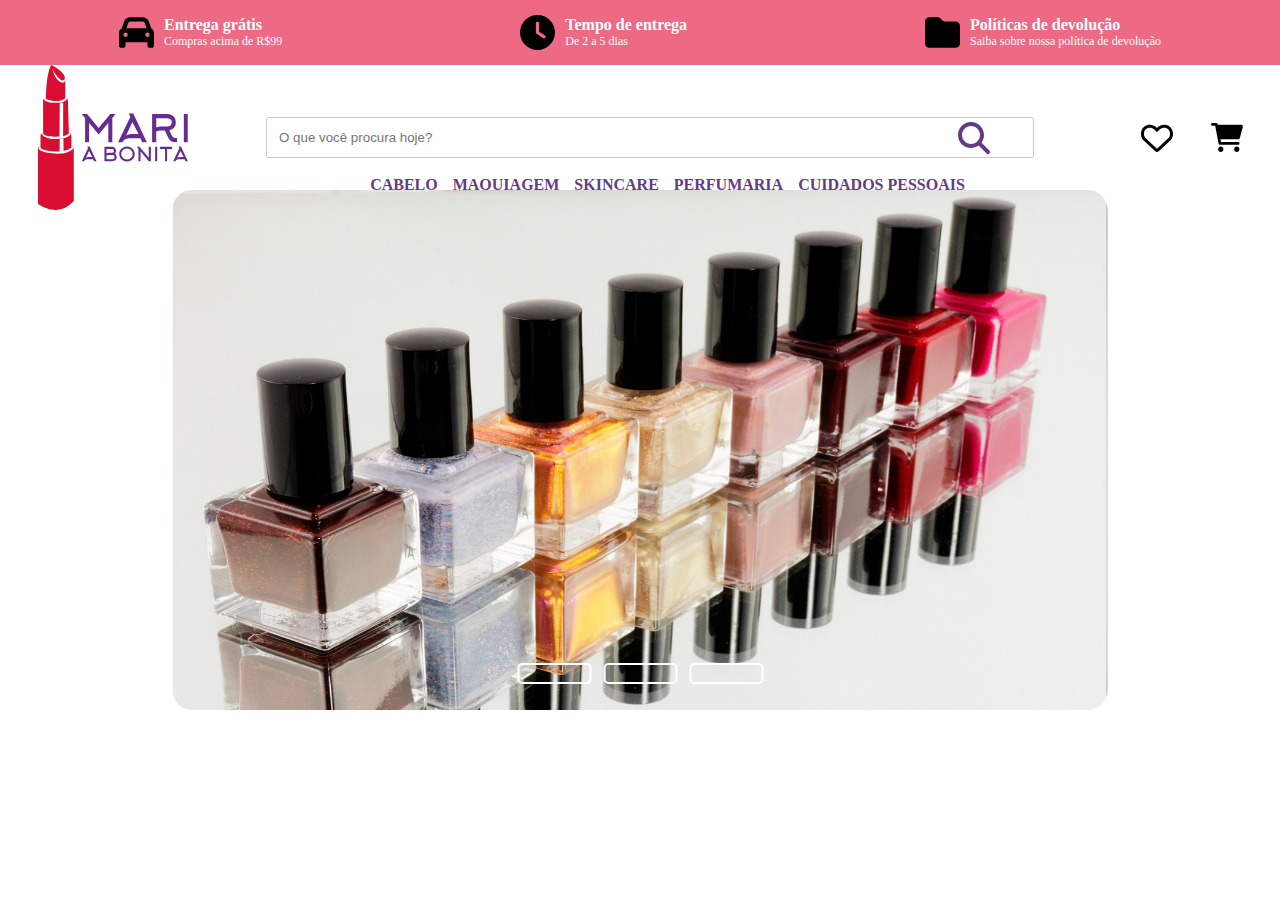
==== projeto-ecommerce/index.html @ f4bc7117 "construçao projeto e-commerce" ====
<!DOCTYPE html>
<html lang="pt-br">

<head>
    <meta charset="UTF-8">
    <meta http-equiv="X-UA-Compatible" content="IE=edge">
    <meta name="viewport" content="width=device-width, initial-scale=1.0">
    <link rel="stylesheet" href="/projeto-ecommerce/css/style.css">
    <title>Maria Bonita Cosméticos</title>
</head>
<nav>
    <div class="nav-infos">
        <div class=" infos">
            <img src="/projeto-ecommerce/imagens/car-solid.svg" alt="logo do carro " class="icone">
            <div class=" nav-paragrafos">
                <p><strong>Entrega grátis</strong></p>
                <p>Compras acima de R$99</p>
            </div>

        </div>

        <div class=" infos">
            <img src="/projeto-ecommerce/imagens/clock-solid.svg" alt="logo de relógio" class="icone">
            <div class="nav-paragrafos">
                <p><strong>Tempo de entrega</strong></p>
                <p>De 2 a 5 dias</p>
            </div>

        </div>

        <div class="infos">
            <img src="/projeto-ecommerce/imagens/folder-solid.svg" alt="logo de uma pasta" class="icone">
            <div class="nav-paragrafos">
                <p><strong>Políticas de devolução</strong></p>
                <p>Saiba sobre nossa política de devolução</p>
            </div>

        </div>

    </div>

    <div class="nav-principal">
        <div class="caixa-pesquisa">
            <img src="/projeto-ecommerce/imagens/logo_mari_a_bonita.svg" alt="Logo mari a bonita" class="logo">
            <input type="search" placeholder="O que você procura hoje?" class="input-pesquisa">
            <img src="/projeto-ecommerce/imagens/magnifying-glass-solid.svg" alt="lupa de pesquisa" id="icone-lupa">
            <img src="/projeto-ecommerce/imagens/heart-regular.svg" alt="Favoritos" style="width: 32px;">
            <img src="/projeto-ecommerce/imagens/cart-shopping-solid.svg" alt="Carrinho de compras" style="width: 32px;">

        </div>

        <div class="lista-produtos">
            <ul>
                <li><a href="#">Cabelo</a></li>
                <li><a href="#">Maquiagem</a></li>
                <li><a href="#">Skincare</a></li>
                <li><a href="#">Perfumaria</a></li>
                <li><a href="#">Cuidados Pessoais</a></li>


            </ul>
        </div>

    </div>



</nav>

<main class="main">
    <section class="content">
        <div class="slides">
            <input type="radio" name="slide" id="slide1" checked>
            <input type="radio" name="slide" id="slide2">
            <input type="radio" name="slide" id="slide3">

            <div class="slide s1">
                <img src="/projeto-ecommerce/imagens/produto-1.jpg" alt="vários esmaltes" class="imagem-carrosel">
            </div>
            <div class="slide">
                <img src="/projeto-ecommerce/imagens/pink-hair-1450045_1280.jpg" alt="mulher com cabelo rosa">
            </div>
            <div class="slide">
                <img src="/projeto-ecommerce/imagens/cosmetics-1543276_1280.jpg" alt="várias maquiagens">
            </div>
        </div>

        <div class="navigation">
            <label class="bar" for="slide1"></label>
            <label class="bar" for="slide2"></label>
            <label class="bar" for="slide3"></label>
        </div>
    </section>
</main>

<body>

</body>

</html>
---- projeto-ecommerce/css/style.css ----
body {
  margin: 0;
  padding: 0;
  height: 100vh;
  width: 100vw;
}

.nav-infos {
  background-color: #ee6983;
  display: flex;
  justify-content: space-around;
}

.infos {
  display: flex;
}

.nav-paragrafos {
  margin-left: 10px;
}

.nav-paragrafos p:first-child {
  margin-bottom: 0;
  color: #fff;
}

.nav-paragrafos p:last-child {
  margin-top: 0;
  margin-bottom: 16px;
  color: #fff;
  font-size: 12px;
}

.icone {
  width: 35px;
}

.logo {
  width: 150px;
}

.input-pesquisa {
  width: 60%;
  border: 1px solid #ccc;
  border-radius: 2px;
  padding: 12px;
  max-height: 43px;
  margin-left: 41px;
}

#icone-lupa {
  width: 32px;
  position: relative;
  left: -114px;
}
.nav-principal {
  display: flex;
  flex-direction: column;
}

.lista-produtos {
  position: relative;
  bottom: 50px;
}

.lista-produtos ul {
  display: flex;
  justify-content: center;
  list-style: none;
  text-transform: uppercase;
}

.caixa-pesquisa {
  display: flex;
  align-items: center;
  justify-content: space-evenly;
}

a {
  text-decoration: none;
  margin-left: 15px;
  color: rgb(100, 59, 134);
  font-weight: 700;
}

a:hover {
  text-decoration: underline;
}

.content {
  height: 520px;
  width: 935px;
  border-radius: 20px;
  overflow: hidden;
  position: absolute;
  top: 50%;
  left: 50%;
  transform: translate(-50%, -50%);
}
.navigation {
  position: absolute;
  bottom: 20px;
  left: 50%;
  transform: translate(-50%);
  display: flex;
}

.bar {
  width: 70px;
  height: 17px;
  border: 2px solid #fff;
  margin: 6px;
  border-radius: 5px;
  cursor: pointer;
  transition: 0.4s;
}

.bar:hover {
  background-color: #fff;
}

input[type="radio"] {
  display: none;
}

.slides {
  display: flex;
  width: 300%;
  height: 100%;
}

.slide {
  width: 33.3%;
  transition: 0.6s;
}
.slide img {
  width: 100%;
  height: 100%;
}

#slide1:checked ~ .s1 {
  margin-left: 0;
}

#slide2:checked ~ .s1 {
  margin-left: -33.3%;
}

#slide3:checked ~ .s1 {
  margin-left: -66.6%;
}
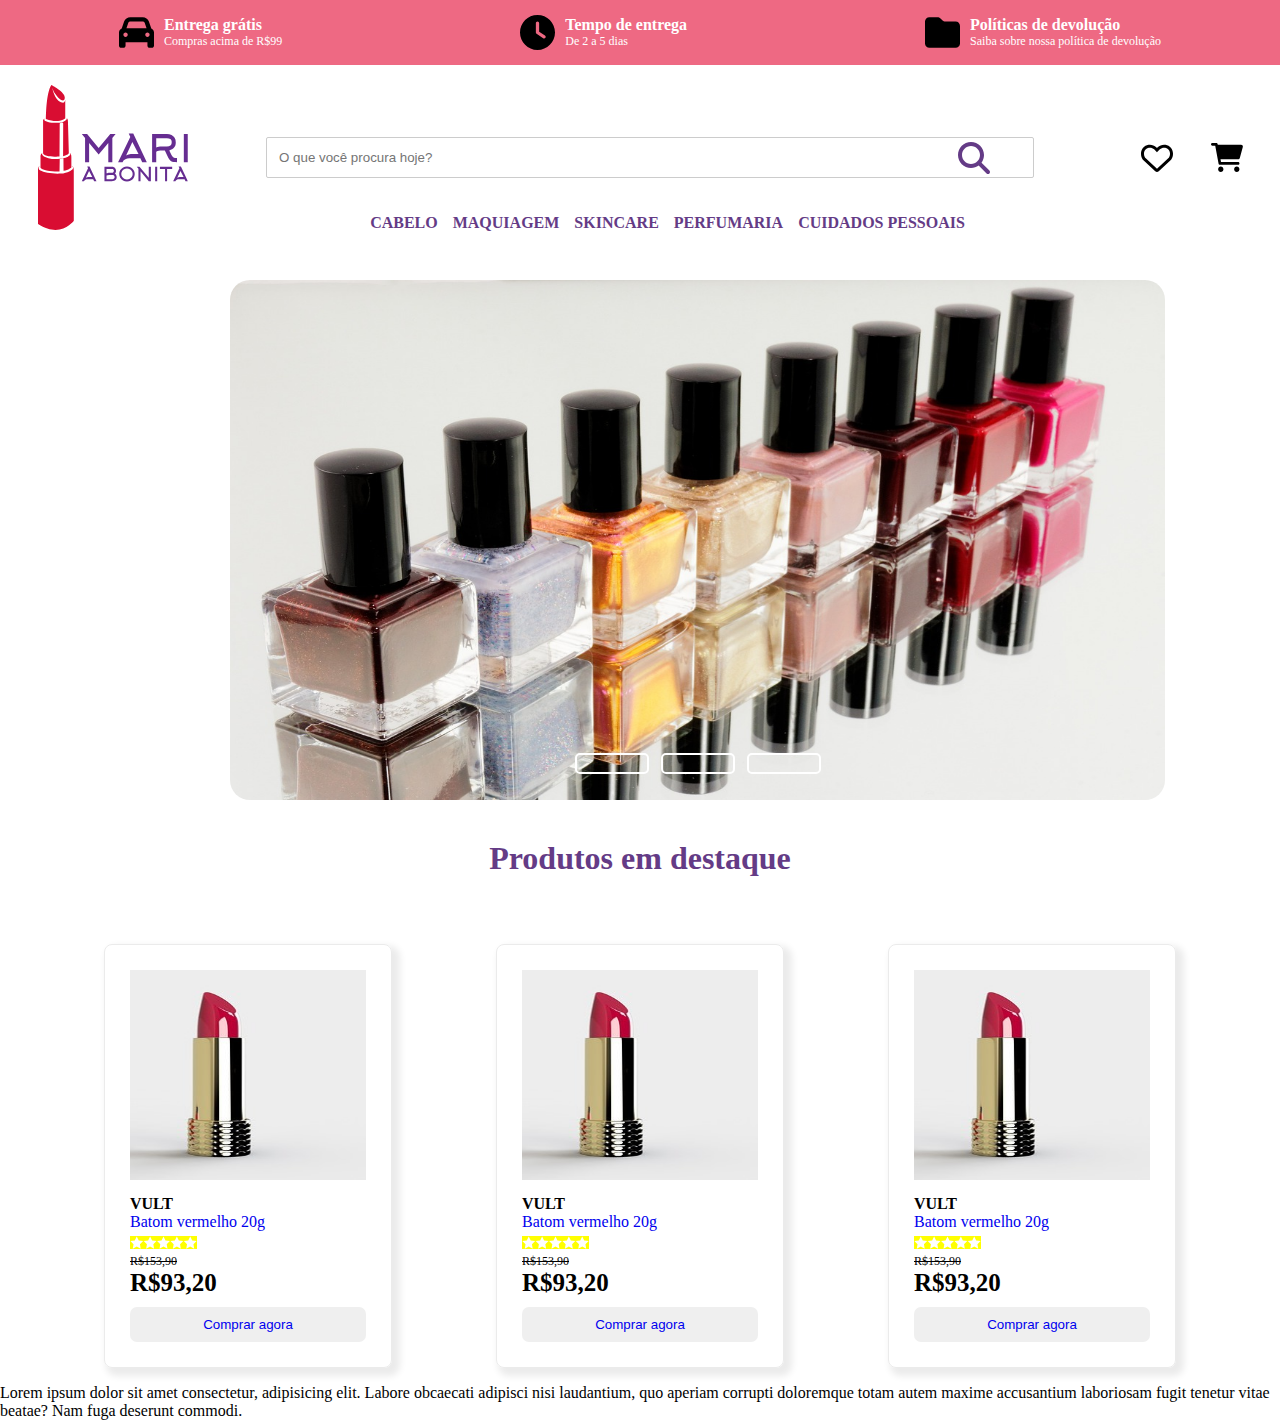
==== commit e244f460: "criando section produtos favoritos" ====
--- a/projeto-ecommerce/index.html
+++ b/projeto-ecommerce/index.html
@@ -50,7 +50,7 @@
         </div>
 
         <div class="lista-produtos">
-            <ul>
+            <ul class="menu">
                 <li><a href="#">Cabelo</a></li>
                 <li><a href="#">Maquiagem</a></li>
                 <li><a href="#">Skincare</a></li>
@@ -68,7 +68,7 @@
 </nav>
 
 <main class="main">
-    <section class="content">
+    <section class="carrosel">
         <div class="slides">
             <input type="radio" name="slide" id="slide1" checked>
             <input type="radio" name="slide" id="slide2">
@@ -91,6 +91,40 @@
             <label class="bar" for="slide3"></label>
         </div>
     </section>
+    <section class="produtos-destaque">
+        <h1 class="produtos-destaque-titulo">Produtos em destaque</h1>
+        <div class="produtos-container">
+            <div class="produto">
+                <img src="/projeto-ecommerce/imagens/lipstick-2726989_640.jpg" alt="foto de um batom" class="produtos-destaque-imagens">
+                <span class="produtos-destaque-texto">Vult</span>
+                <a href="#" class="produtos-descricao">Batom vermelho 20g</a>
+                <img src="/projeto-ecommerce/imagens/mask_5_stars_sm.svg" alt="cinco estrelas" class="estrelas">
+                <span class="preco-maximo">R$153,90</span>
+                <span class="preco-minimo">R$93,20</span>
+                <button class="btn"><a href="#">Comprar agora</a></button>
+            </div>
+            <div class="produto">
+                <img src="/projeto-ecommerce/imagens/lipstick-2726989_640.jpg" alt="foto de um batom" class="produtos-destaque-imagens">
+                <span class="produtos-destaque-texto">Vult</span>
+                <a href="#" class="produtos-descricao">Batom vermelho 20g</a>
+                <img src="/projeto-ecommerce/imagens/mask_5_stars_sm.svg" alt="cinco estrelas" class="estrelas">
+                <span class="preco-maximo">R$153,90</span>
+                <span class="preco-minimo">R$93,20</span>
+                <button class="btn"><a href="#">Comprar agora</a></button>
+            </div>
+            <div class="produto">
+                <img src="/projeto-ecommerce/imagens/lipstick-2726989_640.jpg" alt="foto de um batom" class="produtos-destaque-imagens">
+                <span class="produtos-destaque-texto">Vult</span>
+                <a class="produtos-descricao" href="#">Batom vermelho 20g</a>
+                <img src="/projeto-ecommerce/imagens/mask_5_stars_sm.svg" alt="cinco estrelas" class="estrelas">
+                <span class="preco-maximo">R$153,90</span>
+                <span class="preco-minimo">R$93,20</span>
+                <button class="btn"><a href="#">Comprar agora</a></button>
+            </div>
+        </div>
+
+    </section>
+    <p>Lorem ipsum dolor sit amet consectetur, adipisicing elit. Labore obcaecati adipisci nisi laudantium, quo aperiam corrupti doloremque totam autem maxime accusantium laboriosam fugit tenetur vitae beatae? Nam fuga deserunt commodi.</p>
 </main>
 
 <body>
--- a/projeto-ecommerce/css/style.css
+++ b/projeto-ecommerce/css/style.css
@@ -56,11 +56,12 @@
 .nav-principal {
   display: flex;
   flex-direction: column;
+  margin-top: 20px;
 }
 
 .lista-produtos {
   position: relative;
-  bottom: 50px;
+  bottom: 32px;
 }
 
 .lista-produtos ul {
@@ -76,26 +77,25 @@
   justify-content: space-evenly;
 }
 
-a {
+.menu a {
   text-decoration: none;
   margin-left: 15px;
   color: rgb(100, 59, 134);
   font-weight: 700;
 }
 
-a:hover {
+.menu a:hover {
   text-decoration: underline;
 }
 
-.content {
+.carrosel {
   height: 520px;
   width: 935px;
   border-radius: 20px;
   overflow: hidden;
-  position: absolute;
+  position: relative;
   top: 50%;
-  left: 50%;
-  transform: translate(-50%, -50%);
+  left: 18%;
 }
 .navigation {
   position: absolute;
@@ -130,7 +130,7 @@
 }
 
 .slide {
-  width: 33.3%;
+  width: 33.32%;
   transition: 0.6s;
 }
 .slide img {
@@ -149,3 +149,63 @@
 #slide3:checked ~ .s1 {
   margin-left: -66.6%;
 }
+
+.produtos-container {
+  display: flex;
+  justify-content: space-evenly;
+}
+
+.produto {
+  display: flex;
+  flex-direction: column;
+  width: 236px;
+  max-width: 236px;
+  min-width: 236px;
+  border: 1px solid #ebebeb;
+  border-radius: 8px;
+  margin-top: 45px;
+  padding: 25px;
+  box-shadow: 5px 5px 7px 3px #ebebeb;
+}
+.produtos-destaque-imagens {
+  width: 236px;
+  height: 210px;
+  margin-bottom: 15px;
+}
+
+.produtos-destaque-texto {
+  font-weight: 700;
+  text-transform: uppercase;
+}
+
+.estrelas {
+  width: 67px;
+  height: 13px;
+  margin: 5px 0;
+}
+
+.preco-maximo {
+  font-size: 12px;
+  text-decoration: line-through;
+}
+
+.preco-minimo {
+  font-weight: 600;
+  font-size: 25px;
+}
+
+.produtos-destaque-titulo {
+  text-align: center;
+  margin-top: 40px;
+  color: rgb(100, 59, 134);
+}
+a {
+  text-decoration: none;
+}
+
+.btn {
+  padding: 10px;
+  border-radius: 7px;
+  border: 0;
+  margin-top: 10px;
+}
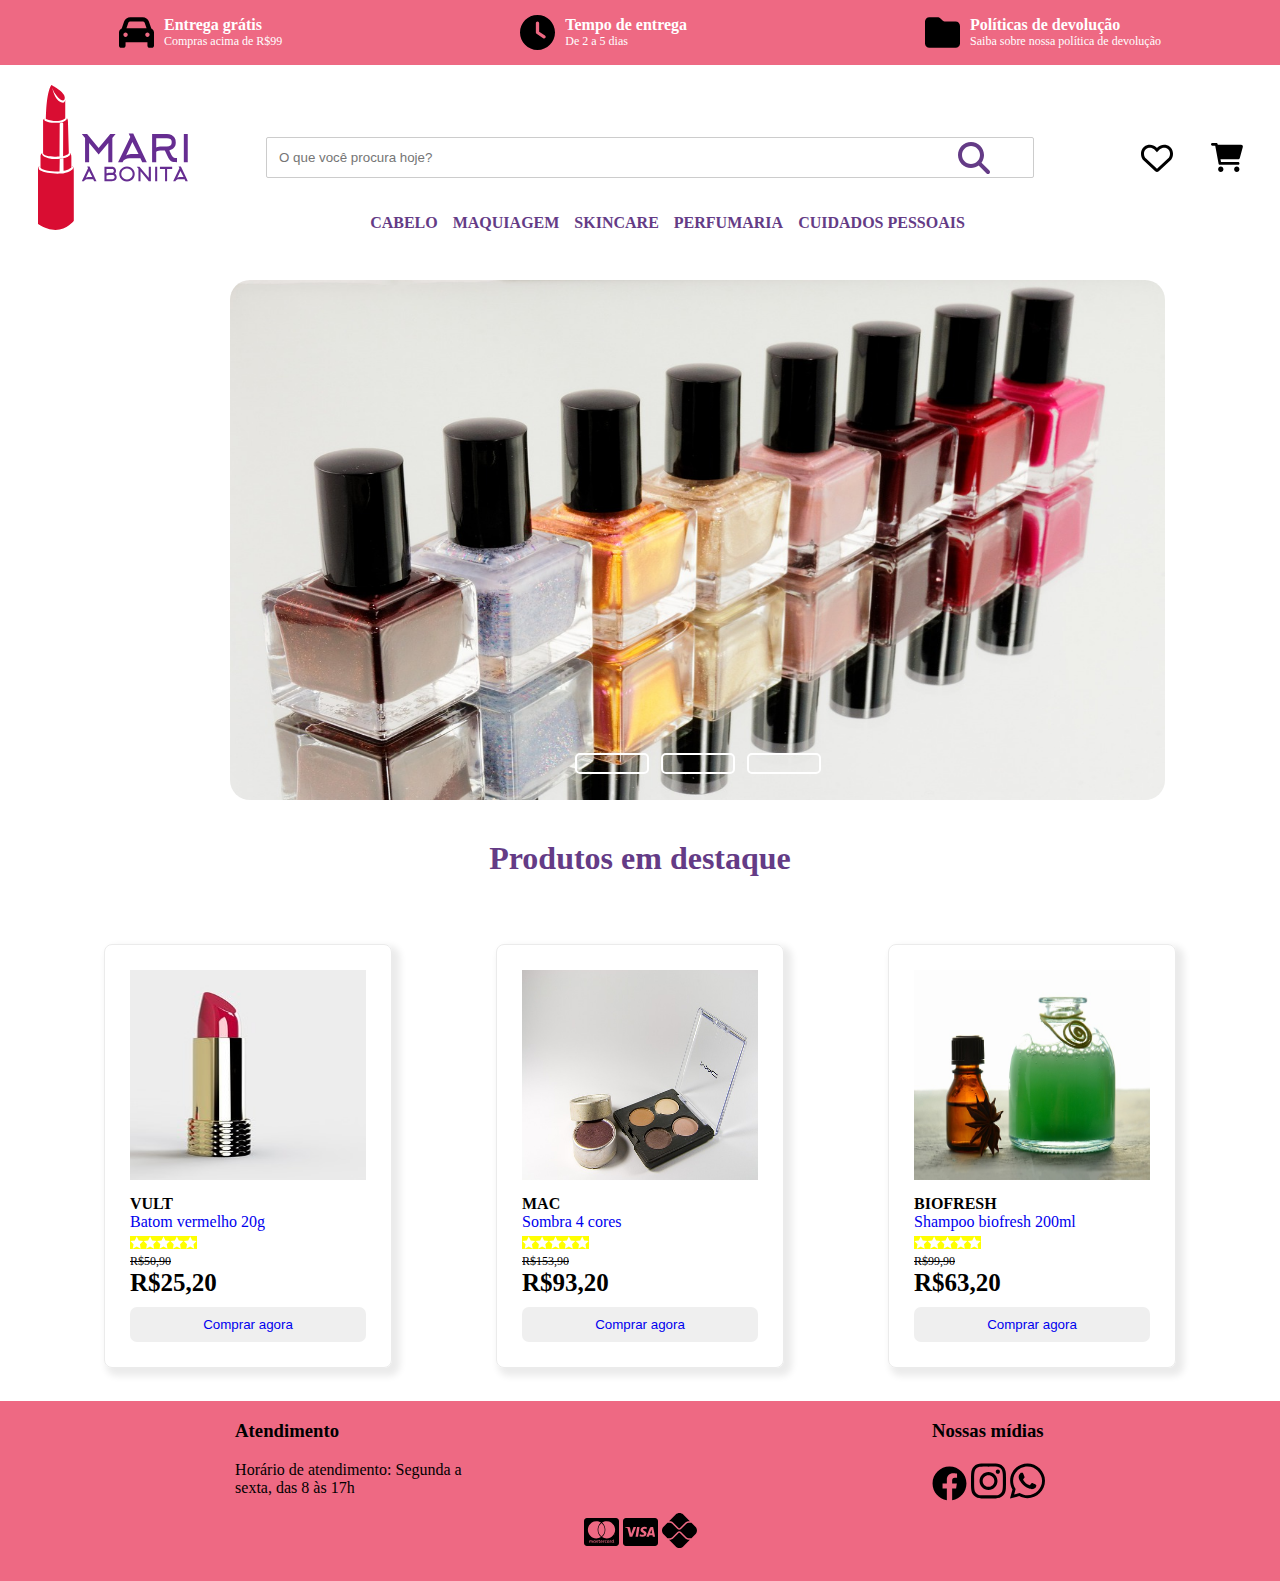
==== commit 99b5fefb: "conclusao projeto ecommerce versao desktop" ====
--- a/projeto-ecommerce/index.html
+++ b/projeto-ecommerce/index.html
@@ -5,130 +5,158 @@
     <meta charset="UTF-8">
     <meta http-equiv="X-UA-Compatible" content="IE=edge">
     <meta name="viewport" content="width=device-width, initial-scale=1.0">
-    <link rel="stylesheet" href="/projeto-ecommerce/css/style.css">
+    <link rel="stylesheet" href="css/style.css">
     <title>Maria Bonita Cosméticos</title>
 </head>
-<nav>
-    <div class="nav-infos">
-        <div class=" infos">
-            <img src="/projeto-ecommerce/imagens/car-solid.svg" alt="logo do carro " class="icone">
-            <div class=" nav-paragrafos">
-                <p><strong>Entrega grátis</strong></p>
-                <p>Compras acima de R$99</p>
+
+<body>
+    <nav>
+        <div class="nav-infos">
+            <div class=" infos">
+                <img src="imagens/car-solid.svg" alt="logo do carro " class="icone">
+                <div class=" nav-paragrafos">
+                    <p><strong>Entrega grátis</strong></p>
+                    <p>Compras acima de R$99</p>
+                </div>
+
+            </div>
+
+            <div class=" infos">
+                <img src="imagens/clock-solid.svg" alt="logo de relógio" class="icone">
+                <div class="nav-paragrafos">
+                    <p><strong>Tempo de entrega</strong></p>
+                    <p>De 2 a 5 dias</p>
+                </div>
+
+            </div>
+
+            <div class="infos">
+                <img src="imagens/folder-solid.svg" alt="logo de uma pasta" class="icone">
+                <div class="nav-paragrafos">
+                    <p><strong>Políticas de devolução</strong></p>
+                    <p>Saiba sobre nossa política de devolução</p>
+                </div>
+
             </div>
 
         </div>
 
-        <div class=" infos">
-            <img src="/projeto-ecommerce/imagens/clock-solid.svg" alt="logo de relógio" class="icone">
-            <div class="nav-paragrafos">
-                <p><strong>Tempo de entrega</strong></p>
-                <p>De 2 a 5 dias</p>
+        <div class="nav-principal">
+            <div class="caixa-pesquisa">
+                <img src="imagens/logo_mari_a_bonita.svg" alt="Logo mari a bonita" class="logo">
+                <input type="search" placeholder="O que você procura hoje?" class="input-pesquisa">
+                <img src="imagens/magnifying-glass-solid.svg" alt="lupa de pesquisa" id="icone-lupa">
+                <img src="imagens/heart-regular.svg" alt="Favoritos" style="width: 32px;">
+                <img src="imagens/cart-shopping-solid.svg" alt="Carrinho de compras" style="width: 32px;">
+
+            </div>
+
+            <div class="lista-produtos">
+                <ul class="menu">
+                    <li><a href="#">Cabelo</a></li>
+                    <li><a href="#">Maquiagem</a></li>
+                    <li><a href="#">Skincare</a></li>
+                    <li><a href="#">Perfumaria</a></li>
+                    <li><a href="#">Cuidados Pessoais</a></li>
+
+
+                </ul>
             </div>
 
         </div>
 
-        <div class="infos">
-            <img src="/projeto-ecommerce/imagens/folder-solid.svg" alt="logo de uma pasta" class="icone">
-            <div class="nav-paragrafos">
-                <p><strong>Políticas de devolução</strong></p>
-                <p>Saiba sobre nossa política de devolução</p>
+
+
+    </nav>
+
+    <main class="main">
+        <section class="carrosel">
+            <div class="slides">
+                <input type="radio" name="slide" id="slide1" checked>
+                <input type="radio" name="slide" id="slide2">
+                <input type="radio" name="slide" id="slide3">
+
+                <div class="slide s1">
+                    <img src="imagens/produto-1.jpg" alt="vários esmaltes" class="imagem-carrosel">
+                </div>
+                <div class="slide">
+                    <img src="imagens/pink-hair-1450045_1280.jpg" alt="mulher com cabelo rosa">
+                </div>
+                <div class="slide">
+                    <img src="imagens/cosmetics-1543276_1280.jpg" alt="várias maquiagens">
+                </div>
             </div>
 
-        </div>
+            <div class="navigation">
+                <label class="bar" for="slide1"></label>
+                <label class="bar" for="slide2"></label>
+                <label class="bar" for="slide3"></label>
+            </div>
+        </section>
+        <section class="produtos-destaque">
+            <h1 class="produtos-destaque-titulo">Produtos em destaque</h1>
+            <div class="produtos-container">
+                <div class="produto">
+                    <img src="imagens/lipstick-2726989_640.jpg" alt="foto de um batom" class="produtos-destaque-imagens">
+                    <span class="produtos-destaque-texto">Vult</span>
+                    <a href="#" class="produtos-descricao">Batom vermelho 20g</a>
+                    <img src="imagens/mask_5_stars_sm.svg" alt="cinco estrelas" class="estrelas">
+                    <span class="preco-maximo">R$50,90</span>
+                    <span class="preco-minimo">R$25,20</span>
+                    <button class="btn"><a href="#">Comprar agora</a></button>
+                </div>
+                <div class="produto">
+                    <img src="imagens/eyeshadow.jpg" alt="foto de uma sombra maquiagem" class="produtos-destaque-imagens">
+                    <span class="produtos-destaque-texto">MAC</span>
+                    <a href="#" class="produtos-descricao">Sombra 4 cores</a>
+                    <img src="imagens/mask_5_stars_sm.svg" alt="cinco estrelas" class="estrelas">
+                    <span class="preco-maximo">R$153,90</span>
+                    <span class="preco-minimo">R$93,20</span>
+                    <button class="btn"><a href="#">Comprar agora</a></button>
+                </div>
+                <div class="produto">
+                    <img src="imagens/shampoo-4213395_640.jpg" alt="foto de um shampoo" class="produtos-destaque-imagens">
+                    <span class="produtos-destaque-texto">Biofresh</span>
+                    <a class="produtos-descricao" href="#">Shampoo biofresh 200ml</a>
+                    <img src="imagens/mask_5_stars_sm.svg" alt="cinco estrelas" class="estrelas">
+                    <span class="preco-maximo">R$99,90</span>
+                    <span class="preco-minimo">R$63,20</span>
+                    <button class="btn"><a href="#">Comprar agora</a></button>
+                </div>
+            </div>
 
-    </div>
+        </section>
 
-    <div class="nav-principal">
-        <div class="caixa-pesquisa">
-            <img src="/projeto-ecommerce/imagens/logo_mari_a_bonita.svg" alt="Logo mari a bonita" class="logo">
-            <input type="search" placeholder="O que você procura hoje?" class="input-pesquisa">
-            <img src="/projeto-ecommerce/imagens/magnifying-glass-solid.svg" alt="lupa de pesquisa" id="icone-lupa">
-            <img src="/projeto-ecommerce/imagens/heart-regular.svg" alt="Favoritos" style="width: 32px;">
-            <img src="/projeto-ecommerce/imagens/cart-shopping-solid.svg" alt="Carrinho de compras" style="width: 32px;">
+    </main>
 
-        </div>
+    <footer class="rodape">
 
-        <div class="lista-produtos">
-            <ul class="menu">
-                <li><a href="#">Cabelo</a></li>
-                <li><a href="#">Maquiagem</a></li>
-                <li><a href="#">Skincare</a></li>
-                <li><a href="#">Perfumaria</a></li>
-                <li><a href="#">Cuidados Pessoais</a></li>
+        <div class="rodape-principal">
+            <div class="horario-atendimento">
+                <h3 class="footer-titulo">Atendimento</h3>
+                <p>Horário de atendimento: Segunda a
+                    <br>
+                    sexta, das 8 às 17h
+                </p>
 
+            </div>
 
-            </ul>
-        </div>
-
-    </div>
-
-
-
-</nav>
-
-<main class="main">
-    <section class="carrosel">
-        <div class="slides">
-            <input type="radio" name="slide" id="slide1" checked>
-            <input type="radio" name="slide" id="slide2">
-            <input type="radio" name="slide" id="slide3">
-
-            <div class="slide s1">
-                <img src="/projeto-ecommerce/imagens/produto-1.jpg" alt="vários esmaltes" class="imagem-carrosel">
-            </div>
-            <div class="slide">
-                <img src="/projeto-ecommerce/imagens/pink-hair-1450045_1280.jpg" alt="mulher com cabelo rosa">
-            </div>
-            <div class="slide">
-                <img src="/projeto-ecommerce/imagens/cosmetics-1543276_1280.jpg" alt="várias maquiagens">
+            <div class="nossas-midias">
+                <h3>Nossas mídias</h3>
+                <a href="https://pt-br.facebook.com/"><img src="imagens/facebook (1).svg" alt="icone do facebook" class="icone-midias"> </a>
+                <a href="https://www.instagram.com/"><img src="imagens/instagram (1).svg" alt="icone do instagram" class="icone-midias"></a>
+                <a href="https://web.whatsapp.com/"><img src="imagens/whatsapp.svg" alt="icone do whatsapp" class="icone-midias"></a>
             </div>
         </div>
 
-        <div class="navigation">
-            <label class="bar" for="slide1"></label>
-            <label class="bar" for="slide2"></label>
-            <label class="bar" for="slide3"></label>
+
+        <div class="cartoes">
+            <img src="imagens/cc-mastercard.svg" alt="icone do cartao mastercard" class="icone-midias">
+            <img src="imagens/cc-visa.svg" alt="icone do cartao visa" class="icone-midias">
+            <img src="imagens/pix.svg" alt="icone do pix" class="icone-midias">
         </div>
-    </section>
-    <section class="produtos-destaque">
-        <h1 class="produtos-destaque-titulo">Produtos em destaque</h1>
-        <div class="produtos-container">
-            <div class="produto">
-                <img src="/projeto-ecommerce/imagens/lipstick-2726989_640.jpg" alt="foto de um batom" class="produtos-destaque-imagens">
-                <span class="produtos-destaque-texto">Vult</span>
-                <a href="#" class="produtos-descricao">Batom vermelho 20g</a>
-                <img src="/projeto-ecommerce/imagens/mask_5_stars_sm.svg" alt="cinco estrelas" class="estrelas">
-                <span class="preco-maximo">R$153,90</span>
-                <span class="preco-minimo">R$93,20</span>
-                <button class="btn"><a href="#">Comprar agora</a></button>
-            </div>
-            <div class="produto">
-                <img src="/projeto-ecommerce/imagens/lipstick-2726989_640.jpg" alt="foto de um batom" class="produtos-destaque-imagens">
-                <span class="produtos-destaque-texto">Vult</span>
-                <a href="#" class="produtos-descricao">Batom vermelho 20g</a>
-                <img src="/projeto-ecommerce/imagens/mask_5_stars_sm.svg" alt="cinco estrelas" class="estrelas">
-                <span class="preco-maximo">R$153,90</span>
-                <span class="preco-minimo">R$93,20</span>
-                <button class="btn"><a href="#">Comprar agora</a></button>
-            </div>
-            <div class="produto">
-                <img src="/projeto-ecommerce/imagens/lipstick-2726989_640.jpg" alt="foto de um batom" class="produtos-destaque-imagens">
-                <span class="produtos-destaque-texto">Vult</span>
-                <a class="produtos-descricao" href="#">Batom vermelho 20g</a>
-                <img src="/projeto-ecommerce/imagens/mask_5_stars_sm.svg" alt="cinco estrelas" class="estrelas">
-                <span class="preco-maximo">R$153,90</span>
-                <span class="preco-minimo">R$93,20</span>
-                <button class="btn"><a href="#">Comprar agora</a></button>
-            </div>
-        </div>
-
-    </section>
-    <p>Lorem ipsum dolor sit amet consectetur, adipisicing elit. Labore obcaecati adipisci nisi laudantium, quo aperiam corrupti doloremque totam autem maxime accusantium laboriosam fugit tenetur vitae beatae? Nam fuga deserunt commodi.</p>
-</main>
-
-<body>
-
+    </footer>
 </body>
 
+
 </html>--- a/projeto-ecommerce/css/style.css
+++ b/projeto-ecommerce/css/style.css
@@ -2,7 +2,6 @@
   margin: 0;
   padding: 0;
   height: 100vh;
-  width: 100vw;
 }
 
 .nav-infos {
@@ -194,6 +193,10 @@
   font-size: 25px;
 }
 
+.produtos-destaque {
+  height: 561px;
+}
+
 .produtos-destaque-titulo {
   text-align: center;
   margin-top: 40px;
@@ -208,4 +211,33 @@
   border-radius: 7px;
   border: 0;
   margin-top: 10px;
-}
+  transition: 0.2s;
+}
+
+.btn:hover {
+  background-color: rgb(100, 59, 134);
+  transform: scale(1.2);
+  transition: 0.5s;
+}
+
+.btn:hover a {
+  color: #fff;
+}
+
+.icone-midias {
+  width: 35px;
+}
+
+.rodape {
+  background-color: #ee6983;
+  height: 180px;
+}
+
+.rodape-principal {
+  display: flex;
+  justify-content: space-around;
+}
+
+.cartoes {
+  text-align: center;
+}
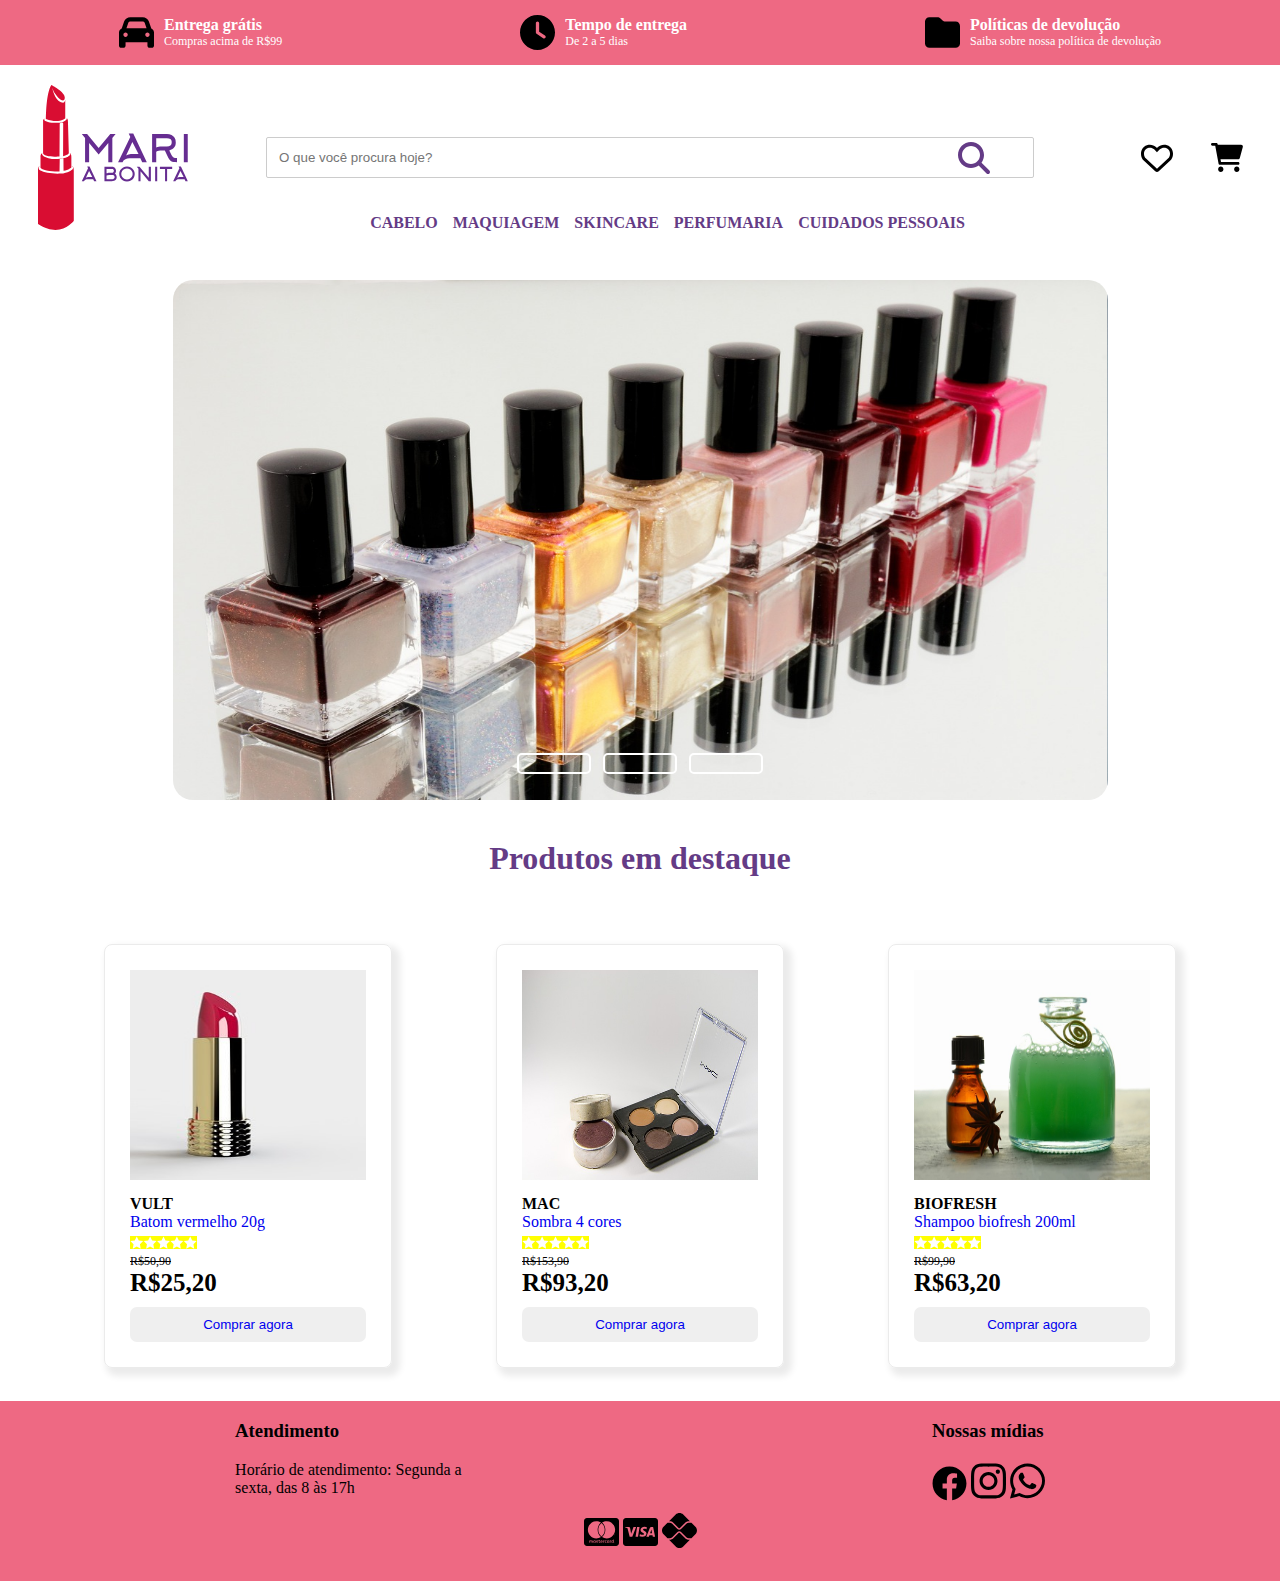
==== commit 36dfbfcf: "Ajustando posição do carrosel" ====
--- a/projeto-ecommerce/index.html
+++ b/projeto-ecommerce/index.html
@@ -70,27 +70,29 @@
     </nav>
 
     <main class="main">
-        <section class="carrosel">
-            <div class="slides">
-                <input type="radio" name="slide" id="slide1" checked>
-                <input type="radio" name="slide" id="slide2">
-                <input type="radio" name="slide" id="slide3">
+        <section class="carrosel-container">
+            <div class="carrosel">
+                <div class="slides">
+                    <input type="radio" name="slide" id="slide1" checked>
+                    <input type="radio" name="slide" id="slide2">
+                    <input type="radio" name="slide" id="slide3">
 
-                <div class="slide s1">
-                    <img src="imagens/produto-1.jpg" alt="vários esmaltes" class="imagem-carrosel">
+                    <div class="slide s1">
+                        <img src="imagens/produto-1.jpg" alt="vários esmaltes" class="imagem-carrosel">
+                    </div>
+                    <div class="slide">
+                        <img src="imagens/pink-hair-1450045_1280.jpg" alt="mulher com cabelo rosa">
+                    </div>
+                    <div class="slide">
+                        <img src="imagens/cosmetics-1543276_1280.jpg" alt="várias maquiagens">
+                    </div>
                 </div>
-                <div class="slide">
-                    <img src="imagens/pink-hair-1450045_1280.jpg" alt="mulher com cabelo rosa">
+
+                <div class="navigation">
+                    <label class="bar" for="slide1"></label>
+                    <label class="bar" for="slide2"></label>
+                    <label class="bar" for="slide3"></label>
                 </div>
-                <div class="slide">
-                    <img src="imagens/cosmetics-1543276_1280.jpg" alt="várias maquiagens">
-                </div>
-            </div>
-
-            <div class="navigation">
-                <label class="bar" for="slide1"></label>
-                <label class="bar" for="slide2"></label>
-                <label class="bar" for="slide3"></label>
             </div>
         </section>
         <section class="produtos-destaque">
--- a/projeto-ecommerce/css/style.css
+++ b/projeto-ecommerce/css/style.css
@@ -86,15 +86,18 @@
 .menu a:hover {
   text-decoration: underline;
 }
-
+.carrosel-container {
+  display: flex;
+  justify-content: center;
+}
 .carrosel {
   height: 520px;
   width: 935px;
   border-radius: 20px;
   overflow: hidden;
   position: relative;
-  top: 50%;
-  left: 18%;
+  /* top: 50%;
+  left: 18%; */
 }
 .navigation {
   position: absolute;
